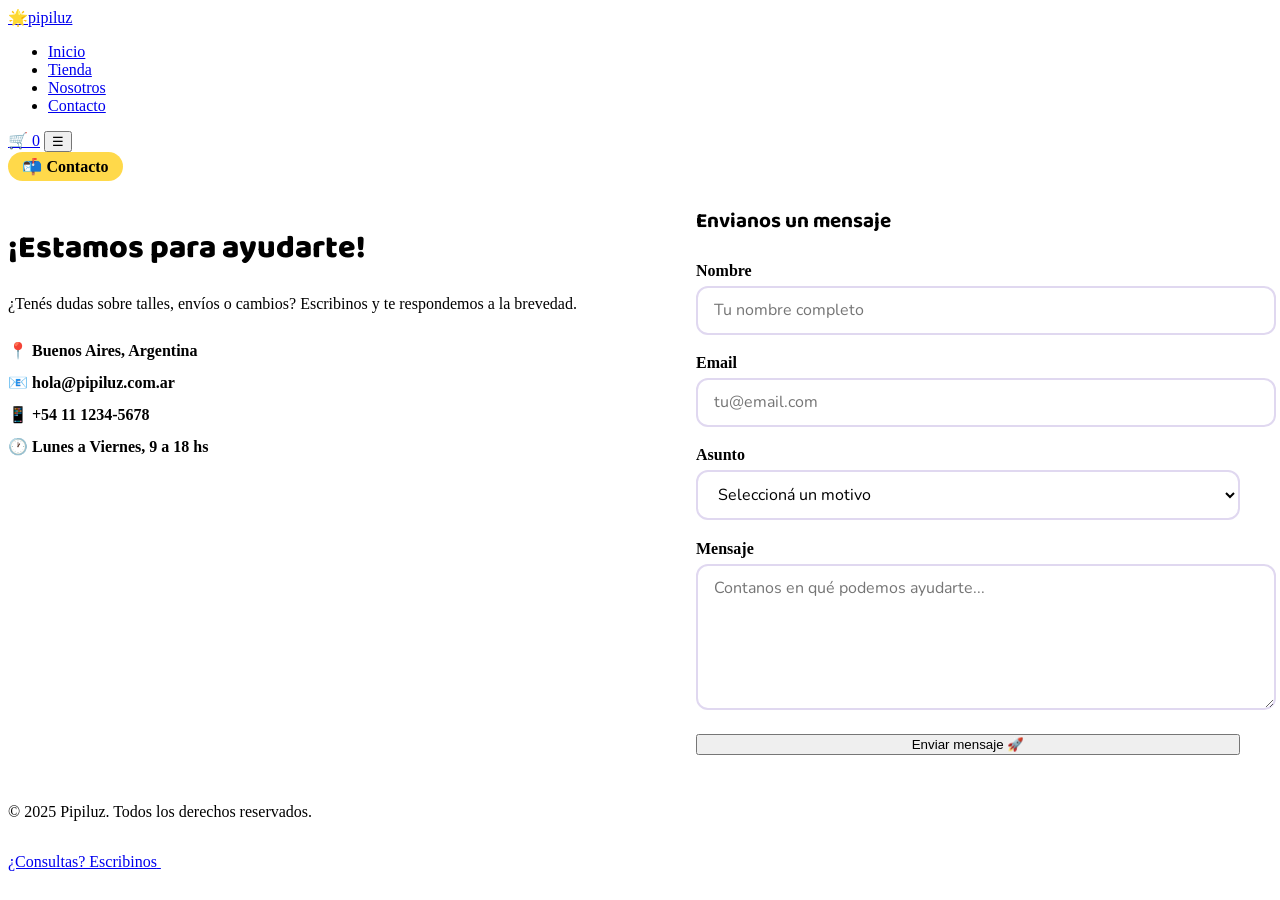
==== contacto.html @ 626ede52 "Add files via upload" ====
<!DOCTYPE html>
<html lang="es">
<head>
  <meta charset="UTF-8" />
  <meta name="viewport" content="width=device-width, initial-scale=1.0" />
  <title>Contacto – Pipiluz</title>
  <link rel="stylesheet" href="css/style.css" />
  <link rel="preconnect" href="https://fonts.googleapis.com" />
  <link href="https://fonts.googleapis.com/css2?family=Baloo+2:wght@400;600;800&family=Nunito:wght@400;600;700&display=swap" rel="stylesheet" />
  <style>
    .contact-wrap { display:grid; grid-template-columns:1fr 1fr; gap:3rem; align-items:start; }
    .contact-info h2 { font-family:'Baloo 2',cursive; font-size:2rem; font-weight:800; margin-bottom:1rem; }
    .contact-info p { color:var(--texto-soft); line-height:1.7; margin-bottom:1.5rem; }
    .contact-detail { display:flex; align-items:center; gap:.6rem; margin-bottom:.8rem; font-weight:600; }
    .form-group { margin-bottom:1.2rem; }
    .form-group label { display:block; font-weight:700; margin-bottom:.4rem; }
    .form-group input, .form-group textarea, .form-group select {
      width:100%; padding:.7rem 1rem; border:2px solid #E0D8F0; border-radius:12px;
      font-family:'Nunito',sans-serif; font-size:1rem; transition:border-color var(--trans);
      background:var(--blanco);
    }
    .form-group input:focus, .form-group textarea:focus, .form-group select:focus {
      outline:none; border-color:var(--naranja);
    }
    .form-group textarea { resize:vertical; min-height:120px; }
    @media(max-width:700px){ .contact-wrap{grid-template-columns:1fr;} }
  </style>
</head>
<body>
  <header class="header">
    <div class="header__inner container">
      <a href="index.html" class="logo"><span class="logo__icon">🌟</span><span class="logo__text">pipiluz</span></a>
      <nav class="nav" id="nav">
        <ul class="nav__list">
          <li><a href="index.html" class="nav__link">Inicio</a></li>
          <li><a href="tienda.html" class="nav__link">Tienda</a></li>
          <li><a href="nosotros.html" class="nav__link">Nosotros</a></li>
          <li><a href="contacto.html" class="nav__link active">Contacto</a></li>
        </ul>
      </nav>
      <div class="header__actions">
        <a href="carrito.html" class="btn-icon">🛒 <span class="cart-badge" id="cartBadge">0</span></a>
        <button class="hamburger" id="hamburger">☰</button>
      </div>
    </div>
  </header>

  <section class="section">
    <div class="container contact-wrap">
      <div class="contact-info">
        <span class="hero__tag" style="display:inline-block;background:#FFD94A;padding:.3rem .9rem;border-radius:50px;font-weight:700;margin-bottom:1rem;">📬 Contacto</span>
        <h2>¡Estamos para ayudarte!</h2>
        <p>¿Tenés dudas sobre talles, envíos o cambios? Escribinos y te respondemos a la brevedad.</p>
        <div class="contact-detail">📍 Buenos Aires, Argentina</div>
        <div class="contact-detail">📧 hola@pipiluz.com.ar</div>
        <div class="contact-detail">📱 +54 11 1234-5678</div>
        <div class="contact-detail">🕐 Lunes a Viernes, 9 a 18 hs</div>
      </div>

      <div class="contact-form-wrap" style="background:var(--blanco);padding:2rem;border-radius:var(--radio);box-shadow:var(--sombra);">
        <h3 style="font-family:'Baloo 2',cursive;font-size:1.3rem;margin-bottom:1.5rem;">Envianos un mensaje</h3>
        <div class="form-group">
          <label for="nombre">Nombre</label>
          <input type="text" id="nombre" placeholder="Tu nombre completo" />
        </div>
        <div class="form-group">
          <label for="email">Email</label>
          <input type="email" id="email" placeholder="tu@email.com" />
        </div>
        <div class="form-group">
          <label for="asunto">Asunto</label>
          <select id="asunto">
            <option value="">Seleccioná un motivo</option>
            <option>Consulta sobre un producto</option>
            <option>Cambio o devolución</option>
            <option>Seguimiento de pedido</option>
            <option>Otro</option>
          </select>
        </div>
        <div class="form-group">
          <label for="mensaje">Mensaje</label>
          <textarea id="mensaje" placeholder="Contanos en qué podemos ayudarte..."></textarea>
        </div>
        <button class="btn btn--primary" id="btnEnviarContacto" style="width:100%">Enviar mensaje 🚀</button>
      </div>
    </div>
  </section>

  <footer class="footer">
    <div class="footer__bottom"><p>© 2025 Pipiluz. Todos los derechos reservados.</p></div>
  </footer>

  <script src="js/main.js"></script>
  <!-- Botón flotante WhatsApp -->
  <a href="https://wa.me/5491165948438?text=Hola!%20Visit%C3%A9%20la%20tienda%20y%20me%20interesa%20realizar%20un%20pedido%20%F0%9F%9B%8D%EF%B8%8F"
     class="whatsapp-float"
     target="_blank"
     rel="noopener noreferrer"
     aria-label="Contactar por WhatsApp">
    <span class="whatsapp-tooltip">¿Consultas? Escribinos</span>
    <svg xmlns="http://www.w3.org/2000/svg" viewBox="0 0 24 24" width="30" height="30" fill="white">
      <path d="M17.472 14.382c-.297-.149-1.758-.867-2.03-.967-.273-.099-.471-.148-.67.15-.197.297-.767.966-.94 1.164-.173.199-.347.223-.644.075-.297-.15-1.255-.463-2.39-1.475-.883-.788-1.48-1.761-1.653-2.059-.173-.297-.018-.458.13-.606.134-.133.298-.347.446-.52.149-.174.198-.298.298-.497.099-.198.05-.371-.025-.52-.075-.149-.669-1.612-.916-2.207-.242-.579-.487-.5-.669-.51-.173-.008-.371-.01-.57-.01-.198 0-.52.074-.792.372-.272.297-1.04 1.016-1.04 2.479 0 1.462 1.065 2.875 1.213 3.074.149.198 2.096 3.2 5.077 4.487.709.306 1.262.489 1.694.625.712.227 1.36.195 1.871.118.571-.085 1.758-.719 2.006-1.413.248-.694.248-1.289.173-1.413-.074-.124-.272-.198-.57-.347z"/>
      <path d="M12 0C5.373 0 0 5.373 0 12c0 2.124.558 4.17 1.535 5.943L.057 23.526a.75.75 0 0 0 .917.917l5.584-1.478A11.944 11.944 0 0 0 12 24c6.627 0 12-5.373 12-12S18.627 0 12 0zm0 21.75a9.694 9.694 0 0 1-4.943-1.353l-.355-.211-3.664.968.983-3.595-.232-.371A9.699 9.699 0 0 1 2.25 12C2.25 6.615 6.615 2.25 12 2.25S21.75 6.615 21.75 12 17.385 21.75 12 21.75z"/>
    </svg>
  </a>
</body>
</html>
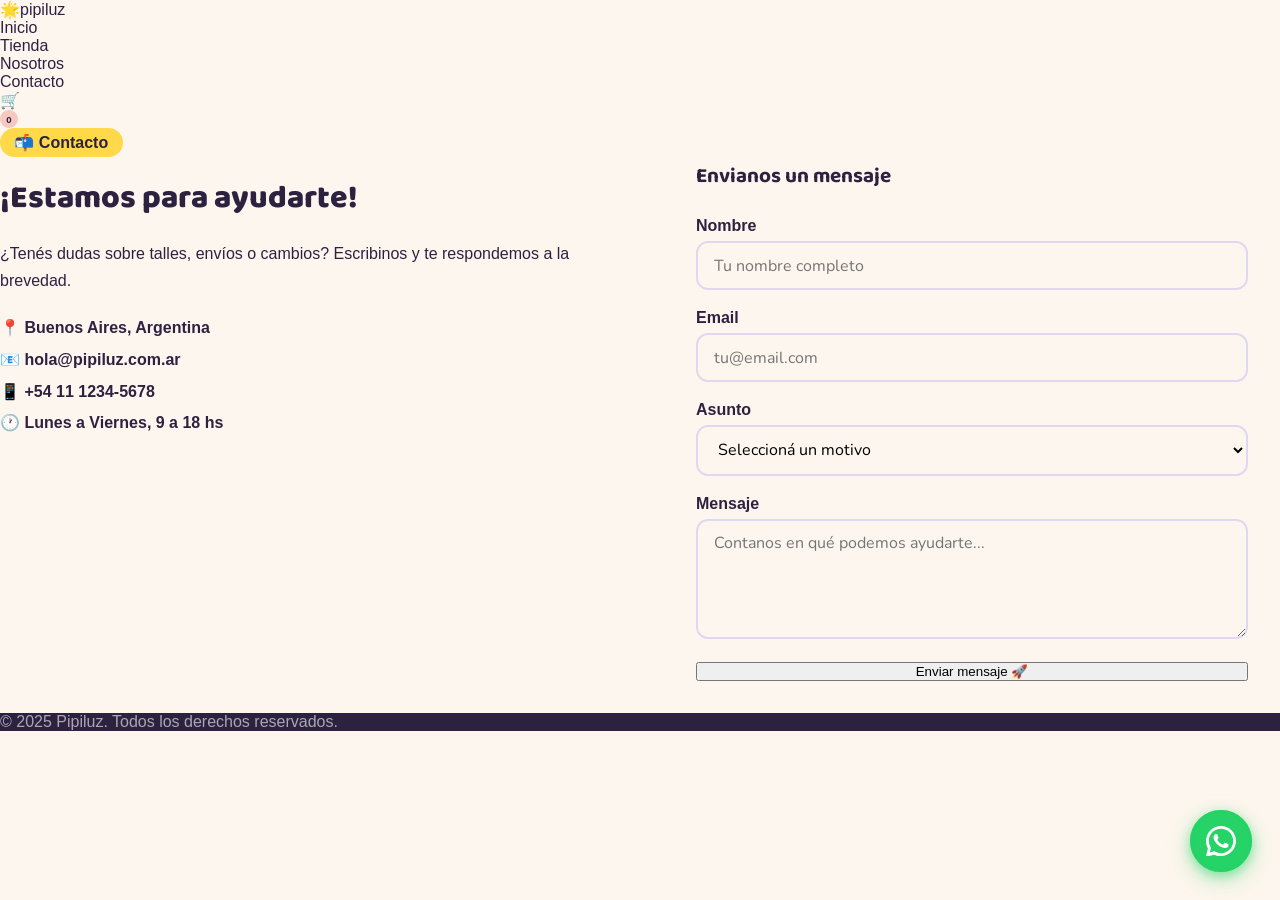
==== commit cfb3d244: "Add files via upload" ====
--- a/contacto.html
+++ b/contacto.html
@@ -4,7 +4,7 @@
   <meta charset="UTF-8" />
   <meta name="viewport" content="width=device-width, initial-scale=1.0" />
   <title>Contacto – Pipiluz</title>
-  <link rel="stylesheet" href="css/style.css" />
+  <link rel="stylesheet" href="css/styles.css" />
   <link rel="preconnect" href="https://fonts.googleapis.com" />
   <link href="https://fonts.googleapis.com/css2?family=Baloo+2:wght@400;600;800&family=Nunito:wght@400;600;700&display=swap" rel="stylesheet" />
   <style>
--- a/css/styles.css
+++ b/css/styles.css
@@ -0,0 +1,762 @@
+:root {
+  --cream:    #FDF6EE;
+  --blush:    #F5C8C0;
+  --mint:     #B8E0D2;
+  --sky:      #C2DCF0;
+  --lemon:    #F9EFA0;
+  --lilac:    #D8C8F0;
+  --peach:    #F9D5A7;
+  --texto:    #2C2240;
+  --soft:     #8A7F9A;
+  --radio:    20px;
+  --trans:    .3s ease;
+  --nav-w:    200px;
+}
+
+/* ===== RESET ===== */
+*, *::before, *::after { box-sizing: border-box; margin: 0; padding: 0; }
+html { scroll-behavior: smooth; height: 100%; }
+body {
+  font-family: 'DM Sans', sans-serif;
+  background: var(--cream);
+  color: var(--texto);
+  overflow-x: hidden;
+  min-height: 100vh;
+}
+a { text-decoration: none; color: inherit; }
+ul { list-style: none; }
+img { max-width: 100%; display: block; }
+
+/* ===== LAYOUT PRINCIPAL ===== */
+.layout {
+  display: grid;
+  grid-template-columns: var(--nav-w) 1fr;
+  grid-template-rows: 1fr auto;
+  min-height: 100vh;
+}
+
+/* ===== NAV LATERAL DERECHO ===== */
+.sidebar {
+  position: fixed;
+  right: 0;
+  top: 0;
+  bottom: 0;
+  width: var(--nav-w);
+  background: rgba(253,246,238,0.92);
+  backdrop-filter: blur(16px);
+  border-left: 1px solid rgba(44,34,64,.08);
+  display: flex;
+  flex-direction: column;
+  justify-content: space-between;
+  padding: 2.5rem 1.8rem;
+  z-index: 100;
+}
+
+.sidebar__nav ul {
+  display: flex;
+  flex-direction: column;
+  gap: .3rem;
+}
+
+.sidebar__nav a {
+  font-family: 'DM Sans', sans-serif;
+  font-size: .8rem;
+  font-weight: 500;
+  letter-spacing: .12em;
+  text-transform: uppercase;
+  color: var(--soft);
+  padding: .6rem 0;
+  display: block;
+  transition: color var(--trans), padding-left var(--trans);
+  border-bottom: 1px solid transparent;
+}
+.sidebar__nav a:hover,
+.sidebar__nav a.active {
+  color: var(--texto);
+  padding-left: .5rem;
+}
+.sidebar__nav a.active {
+  border-bottom-color: var(--blush);
+}
+
+.sidebar__cart {
+  margin-top: 2rem;
+  position: relative;
+  display: inline-flex;
+  align-items: center;
+  gap: .6rem;
+  font-size: .8rem;
+  font-weight: 500;
+  letter-spacing: .08em;
+  text-transform: uppercase;
+  color: var(--soft);
+  cursor: pointer;
+  transition: color var(--trans);
+}
+.sidebar__cart:hover { color: var(--texto); }
+.sidebar__cart svg { width: 22px; height: 22px; stroke: currentColor; fill: none; stroke-width: 1.5; }
+.cart-badge {
+  background: var(--blush);
+  color: var(--texto);
+  font-size: .6rem;
+  font-weight: 700;
+  width: 18px; height: 18px;
+  border-radius: 50%;
+  display: flex;
+  align-items: center;
+  justify-content: center;
+}
+
+.sidebar__socials {
+  display: flex;
+  flex-direction: column;
+  gap: .5rem;
+}
+.sidebar__socials a {
+  font-size: .72rem;
+  letter-spacing: .1em;
+  text-transform: uppercase;
+  color: var(--soft);
+  transition: color var(--trans);
+}
+.sidebar__socials a:hover { color: var(--texto); }
+
+/* ===== CONTENIDO PRINCIPAL ===== */
+
+.main {
+  margin-right: var(--nav-w); 
+}
+
+/* ===== HERO ===== */
+.hero {
+  position: relative;
+  height: 100vh;
+  display: flex;
+  align-items: center;
+  justify-content: center;
+  overflow: hidden;
+  margin-right: calc(-1 * var(--nav-w));
+  margin-bottom: -70px;
+  padding: 0 !important;
+}
+
+.hero__bg {
+  position: absolute;
+  inset: 0;
+  z-index: 0;
+  background-image: url('../img/pipiluz_hero_collage.webp');
+  background-size: contain;
+  background-position: center;
+  background-repeat: no-repeat;
+  background-color: #FDF6EE;
+  opacity: 0.5;
+}
+
+
+@keyframes gradientShift {
+  0%   { background-position: 0% 50%; }
+  50%  { background-position: 100% 50%; }
+  100% { background-position: 0% 50%; }
+}
+
+/* Formas decorativas hero */
+.hero__shapes {
+  position: absolute;
+  inset: 0;
+  pointer-events: none;
+  z-index: 1;
+}
+.shape {
+  position: absolute;
+  border-radius: 50%;
+  opacity: .25;
+  animation: float 6s ease-in-out infinite;
+}
+.shape--1 { width: 320px; height: 320px; background: var(--blush);  top: -80px;  left: -60px;  animation-delay: 0s; }
+.shape--2 { width: 200px; height: 200px; background: var(--mint);   bottom: 10%; right: 15%;   animation-delay: 2s; }
+.shape--3 { width: 150px; height: 150px; background: var(--lemon);  top: 20%;    left: 40%;    animation-delay: 4s; }
+@keyframes float {
+  0%, 100% { transform: translateY(0) scale(1); }
+  50%       { transform: translateY(-20px) scale(1.05); }
+}
+
+/* Logo top left */
+.hero__logo {
+  position: absolute;
+  top: 2rem;
+  left: 2rem;
+  z-index: 10;
+  font-family: 'Playfair Display', serif;
+  font-size: 1.5rem;
+  font-weight: 700;
+  line-height: 1;
+  text-decoration: none;
+}
+
+.logo__pipi {
+color: var(--texto);
+}
+
+.logo__luz {
+  font-style: italic;
+  color: var(--blush);
+  -webkit-text-stroke: .5px var(--texto);
+}
+
+/* Contenido central */
+.hero__center {
+  position: relative;
+  z-index: 5;
+  text-align: center;
+  padding: 2rem;
+}
+
+.hero__pretitle {
+  font-size: 1rem;
+  letter-spacing: .3em;
+  text-transform: uppercase;
+  color: var(--soft);
+  margin-bottom: 1.2rem;
+  animation: fadeUp .6s ease .2s both;
+   font-weight: 600;
+   text-shadow: 0 1px 8px rgba(253,246,238,.9);
+  }
+
+.hero__title {
+  font-family: 'Playfair Display', serif;
+  font-size: clamp(5rem, 14vw, 11rem);
+  font-weight: 700;
+  line-height: .9;
+  color: var(--texto);
+  letter-spacing: -.02em;
+  animation: fadeUp .8s ease .3s both;
+}
+.hero__title em {
+  font-style: italic;
+  color: var(--blush);
+  -webkit-text-stroke: 1px var(--texto);
+}
+
+.hero__slogan {
+  font-size: clamp(1.1rem, 2.5vw, 1.4rem);
+  color: var(--soft);
+  font-weight: 500;
+  margin-top: 1.5rem;
+  letter-spacing: .04em;
+  animation: fadeUp .8s ease .5s both;
+  text-shadow: 0 1px 8px rgba(253,246,238,.9);
+}
+
+.hero__cta {
+  display: inline-flex;
+  align-items: center;
+  gap: .6rem;
+  margin-top: 2.5rem;
+  padding: .85rem 2rem;
+  background: var(--texto);
+  color: var(--cream);
+  border-radius: 50px;
+  font-size: .85rem;
+  font-weight: 500;
+  letter-spacing: .08em;
+  text-transform: uppercase;
+  transition: transform var(--trans), box-shadow var(--trans);
+  animation: fadeUp .8s ease .7s both;
+}
+.hero__cta:hover {
+  transform: translateY(-3px);
+  box-shadow: 0 12px 32px rgba(44,34,64,.2);
+}
+.hero__cta svg { width: 16px; height: 16px; stroke: currentColor; fill: none; transition: transform var(--trans); }
+.hero__cta:hover svg { transform: translateX(4px); }
+
+
+/* ===== CATEGORÍAS ===== */
+.categorias {
+  padding: 2rem 3rem 6rem;
+  margin-right: calc(-1 * var(--nav-w));
+  width: calc(100% + var(--nav-w));
+}
+.categorias__header {
+  display: flex;
+  justify-content: space-between;
+  align-items: baseline;
+  margin-bottom: 1rem;
+}
+.section__eyebrow {
+  font-size: .72rem;
+  letter-spacing: .25em;
+  text-transform: uppercase;
+  color: var(--soft);
+  margin-bottom: .5rem;
+}
+.section__title {
+  font-family: 'Playfair Display', serif;
+  font-size: clamp(1.8rem, 3.5vw, 2.8rem);
+  font-weight: 700;
+  line-height: 1.1;
+}
+.section__title em { font-style: italic; color: var(--blush); }
+
+.categorias__grid {
+  display: grid;
+  grid-template-columns: repeat(4, 1fr);
+  gap: 1.2rem;
+}
+
+.cat {
+  position: relative;
+  border-radius: var(--radio);
+  overflow: hidden;
+  aspect-ratio: 3/4;
+  display: block;
+  cursor: pointer;
+}
+.cat__img {
+  width: 100%;
+  height: 100%;
+  background-size: cover;
+  background-position: center;
+  transition: transform .6s ease;
+}
+/* Paleta pastel por defecto si no hay imagen */
+.cat--buzos    .cat__img { background-color: var(--lilac); }
+.cat--conjuntos .cat__img { background-color: var(--mint); }
+.cat--remeras  .cat__img { background-color: var(--blush); }
+.cat--bodys .cat__img { background-color: var(--peach); }
+
+/* Icono placeholder dentro de cat sin imagen */
+.cat__placeholder {
+  position: absolute;
+  inset: 0;
+  display: flex;
+  align-items: center;
+  justify-content: center;
+  font-size: 5rem;
+  opacity: .3;
+  transition: opacity var(--trans);
+}
+.cat:hover .cat__placeholder { opacity: .15; }
+
+.cat:hover .cat__img { transform: scale(1.06); }
+.cat__overlay {
+  position: absolute;
+  inset: 0;
+  background: linear-gradient(to top, rgba(44,34,64,.7) 35%, transparent 100%);
+  transition: opacity var(--trans);
+}
+.cat__info {
+  position: absolute;
+  bottom: 0; left: 0; right: 0;
+  padding: 1.8rem 1.5rem;
+}
+.cat__tag {
+  font-size: .68rem;
+  letter-spacing: .18em;
+  text-transform: uppercase;
+  color: rgba(255,255,255,.6);
+  margin-bottom: .4rem;
+}
+.cat__nombre {
+  font-family: 'Playfair Display', serif;
+  font-size: 1.8rem;
+  font-weight: 700;
+  color: #fff;
+  margin-bottom: 1rem;
+}
+.cat__btn {
+  display: inline-flex;
+  align-items: center;
+  gap: .4rem;
+  background: rgba(255,255,255,.15);
+  backdrop-filter: blur(8px);
+  border: 1px solid rgba(255,255,255,.3);
+  color: #fff;
+  font-size: .75rem;
+  font-weight: 500;
+  letter-spacing: .1em;
+  text-transform: uppercase;
+  padding: .55rem 1.2rem;
+  border-radius: 50px;
+  transition: background var(--trans), border-color var(--trans);
+}
+.cat:hover .cat__btn {
+  background: rgba(255,255,255,.28);
+  border-color: rgba(255,255,255,.5);
+}
+
+/* ===== GALERÍA PRODUCTOS ===== */
+.galeria {
+  padding: 4rem 3rem 6rem;
+  background: rgba(44,34,64,.03);
+}
+
+.galeria__grid {
+  display: grid;
+  grid-template-columns: repeat(auto-fill, minmax(240px, 1fr));
+  gap: 1.5rem;
+}
+.galeria__item {
+  background: var(--cream);
+  border-radius: var(--radio);
+  overflow: hidden;
+  border: 1px solid rgba(44,34,64,.07);
+  transition: transform var(--trans), box-shadow var(--trans);
+}
+.galeria__item:hover {
+  transform: translateY(-5px);
+  box-shadow: 0 20px 50px rgba(44,34,64,.1);
+}
+.galeria__img-wrap {
+  aspect-ratio: 3/4;
+  overflow: hidden;
+  background: var(--blush);
+  display: flex;
+  align-items: center;
+  justify-content: center;
+  position: relative;
+}
+.galeria__img-wrap img {
+  width: 100%;
+  height: 100%;
+  object-fit: cover;
+  transition: transform .6s ease;
+}
+.galeria__item:hover .galeria__img-wrap img { transform: scale(1.05); }
+.galeria__img-placeholder { font-size: 4rem; opacity: .3; }
+.galeria__info { padding: 1.2rem 1.4rem; }
+.galeria__cat {
+  font-size: .68rem;
+  letter-spacing: .15em;
+  text-transform: uppercase;
+  color: var(--soft);
+  margin-bottom: .3rem;
+}
+.galeria__nombre {
+  font-family: 'Playfair Display', serif;
+  font-size: 1.05rem;
+  font-weight: 700;
+  margin-bottom: .4rem;
+}
+.galeria__desc {
+  font-size: .82rem;
+  color: var(--soft);
+  line-height: 1.5;
+  margin-bottom: 1rem;
+}
+.galeria__footer {
+  display: flex;
+  align-items: center;
+  justify-content: space-between;
+}
+.galeria__precio {
+  font-family: 'Playfair Display', serif;
+  font-size: 1.15rem;
+  font-weight: 700;
+}
+.btn-carrito {
+  background: var(--texto);
+  color: var(--cream);
+  border: none;
+  border-radius: 50px;
+  padding: .5rem 1.1rem;
+  font-family: 'DM Sans', sans-serif;
+  font-size: .75rem;
+  font-weight: 500;
+  letter-spacing: .06em;
+  cursor: pointer;
+  transition: background var(--trans), transform var(--trans);
+}
+.btn-carrito:hover { background: var(--blush); color: var(--texto); transform: scale(1.03); }
+
+.galeria__badge {
+  position: absolute;
+  top: 12px;
+  left: 12px;
+  background: var(--texto);
+  color: var(--cream);
+  font-size: .72rem;
+  font-weight: 600;
+  padding: .3rem .8rem;
+  border-radius: 50px;
+  letter-spacing: .06em;
+  z-index: 2;
+}
+
+.galeria__precio--original {
+  font-size: .9rem;
+  color: var(--soft);
+  text-decoration: line-through;
+  margin-right: .4rem;
+}
+
+/* ===== PROMO BANNER ===== */
+.promo {
+  margin: 0 3rem 6rem;
+  background: var(--texto);
+  color: var(--cream);
+  border-radius: 28px;
+  padding: 4rem 4rem;
+  display: flex;
+  align-items: center;
+  justify-content: space-between;
+  gap: 2rem;
+  overflow: hidden;
+  position: relative;
+}
+.promo::before {
+  content: '';
+  position: absolute;
+  width: 400px; height: 400px;
+  border-radius: 50%;
+  background: var(--blush);
+  opacity: .08;
+  right: -100px; top: -150px;
+}
+.promo__eyebrow {
+  font-size: .7rem;
+  letter-spacing: .25em;
+  text-transform: uppercase;
+  color: var(--blush);
+  margin-bottom: .6rem;
+}
+.promo__title {
+  font-family: 'Playfair Display', serif;
+  font-size: clamp(1.4rem, 2.5vw, 2rem);
+  font-weight: 700;
+  margin-bottom: .5rem;
+}
+.promo__desc { font-size: .9rem; opacity: .65; margin-bottom: 1.5rem; }
+.promo__btn {
+  display: inline-flex;
+  align-items: center;
+  gap: .5rem;
+  background: var(--blush);
+  color: var(--texto);
+  padding: .8rem 1.8rem;
+  border-radius: 50px;
+  font-size: .82rem;
+  font-weight: 500;
+  letter-spacing: .08em;
+  text-transform: uppercase;
+  transition: transform var(--trans);
+}
+.promo__btn:hover { transform: translateY(-2px); }
+.promo__deco {
+  font-size: 5rem;
+  opacity: .15;
+  flex-shrink: 0;
+}
+
+/* ===== FOOTER ===== */
+.footer {
+  width: calc(100% + var(--nav-w));
+  margin-right: calc(-1 * var(--nav-w));
+  background: var(--texto);
+  color: rgba(255,255,255,.6);
+}
+.footer__inner {
+  display: grid;
+  grid-template-columns: 2fr 1fr 1fr;
+  gap: 3rem;
+  padding: 4rem 3rem 3rem;
+}
+.footer__brand p {
+  font-size: .88rem;
+  line-height: 1.7;
+  margin-top: 1rem;
+  max-width: 28ch;
+}
+
+.footer__logo-text {
+  font-family: 'Playfair Display', serif;
+  font-size: 1.5rem;
+  font-weight: 700;
+  line-height: 1;
+  text-decoration: none;
+}
+
+.footer__logo-text .logo__pipi {
+  color: var(--blush);
+}
+
+.footer__logo-text .logo__luz {
+  font-style: italic;
+  color: var(--blush);
+  -webkit-text-stroke: .5px var(--texto);
+}
+
+.footer__copy {
+  border-top: 1px solid rgba(255,255,255,.08);
+  padding: 1.5rem 3rem;
+  display: flex;
+  align-items: center;
+  justify-content: center;
+  font-size: .78rem;
+  letter-spacing: .08em;
+}
+
+.footer__col h4 {
+  font-size: .72rem;
+  letter-spacing: .2em;
+  text-transform: uppercase;
+  color: rgba(255,255,255,.35);
+  margin-bottom: 1.2rem;
+}
+.footer__col ul { display: flex; flex-direction: column; gap: .6rem; }
+.footer__col a {
+  font-size: .88rem;
+  transition: color var(--trans);
+}
+.footer__col a:hover { color: var(--blush); }
+
+/* Socials en sidebar inferior */
+.sidebar__bottom { display: flex; flex-direction: column; gap: 1rem; }
+.sidebar__copy {
+  font-size: .62rem;
+  color: var(--soft);
+  opacity: .6;
+  letter-spacing: .06em;
+  line-height: 1.5;
+}
+.hamburger {
+  position: fixed;
+  top: 1.5rem;
+  right: 1.5rem;
+  z-index: 200;
+  display: none;
+  background: var(--cream);
+  border: 1px solid rgba(44,34,64,.15);
+  border-radius: 8px;
+  padding: .4rem .6rem;
+}
+
+@media (max-width: 900px) {
+  .hamburger { display: block; }
+}
+
+/* ===== ANIMACIONES ===== */
+@keyframes fadeUp {
+  from { opacity: 0; transform: translateY(28px); }
+  to   { opacity: 1; transform: translateY(0); }
+}
+@keyframes fadeIn {
+  from { opacity: 0; }
+  to   { opacity: 1; }
+}
+
+/* ===== RESPONSIVE ===== */
+@media (max-width: 900px) {
+  :root { --nav-w: 0px; }
+  .sidebar {
+    display: none;
+  }
+  .main { margin-right: 0; }
+  .footer { margin-right: 0; }
+  .categorias__grid { grid-template-columns: 1fr 1fr; }
+  .promo { flex-direction: column; margin: 0 1.5rem 4rem; padding: 2.5rem 2rem; }
+  .categorias { padding: 4rem 1.5rem; }
+  .galeria { padding: 3rem 1.5rem 4rem; }
+}
+
+@media (max-width: 600px) {
+  .categorias__grid { grid-template-columns: 1fr 1fr; }
+  .footer__inner { grid-template-columns: 1fr; padding: 3rem 1.5rem; }
+}
+/* ===========================
+   BOTÓN FLOTANTE DE WHATSAPP
+   =========================== */
+.whatsapp-float {
+    position: fixed;
+    bottom: 28px;
+    right: 28px;
+    z-index: 9999;
+    display: flex;
+    align-items: center;
+    justify-content: center;
+    width: 62px;
+    height: 62px;
+    border-radius: 50%;
+    background-color: #25D366;
+    color: #fff;
+    text-decoration: none;
+    font-size: 2rem;
+    box-shadow:
+        0 4px 12px rgba(37, 211, 102, 0.5),
+        0 8px 24px rgba(37, 211, 102, 0.25);
+    transition:
+        transform 0.25s cubic-bezier(0.34, 1.56, 0.64, 1),
+        box-shadow 0.25s ease,
+        background-color 0.2s ease;
+    animation: whatsapp-bounce-in 0.6s cubic-bezier(0.34, 1.56, 0.64, 1) both;
+}
+.whatsapp-float:hover {
+    background-color: #1ebe5d;
+    transform: scale(1.12) translateY(-3px);
+    box-shadow:
+        0 8px 20px rgba(37, 211, 102, 0.6),
+        0 14px 36px rgba(37, 211, 102, 0.3);
+}
+.whatsapp-float:active {
+    transform: scale(0.96);
+}
+.whatsapp-tooltip {
+    position: absolute;
+    right: 72px;
+    top: 50%;
+    transform: translateY(-50%);
+    background-color: #111;
+    color: #fff;
+    font-family: "Nunito", sans-serif;
+    font-size: 0.8rem;
+    font-weight: 500;
+    white-space: nowrap;
+    padding: 6px 12px;
+    border-radius: 8px;
+    opacity: 0;
+    pointer-events: none;
+    transition: opacity 0.2s ease, transform 0.2s ease;
+    transform: translateY(-50%) translateX(6px);
+}
+.whatsapp-tooltip::after {
+    content: '';
+    position: absolute;
+    left: 100%;
+    top: 50%;
+    transform: translateY(-50%);
+    border: 6px solid transparent;
+    border-left-color: #111;
+}
+.whatsapp-float:hover .whatsapp-tooltip {
+    opacity: 1;
+    transform: translateY(-50%) translateX(0);
+}
+.whatsapp-float::after {
+    content: '';
+    position: absolute;
+    inset: 0;
+    border-radius: 50%;
+    border: 3px solid rgba(37, 211, 102, 0.6);
+    animation: whatsapp-pulse 2.2s ease-out infinite;
+}
+@keyframes whatsapp-pulse {
+    0%   { transform: scale(1);    opacity: 0.8; }
+    70%  { transform: scale(1.55); opacity: 0; }
+    100% { transform: scale(1.55); opacity: 0; }
+}
+@keyframes whatsapp-bounce-in {
+    0%   { opacity: 0; transform: scale(0.4); }
+    100% { opacity: 1; transform: scale(1); }
+}
+@media (max-width: 768px) {
+    .whatsapp-float {
+        width: 54px;
+        height: 54px;
+        font-size: 1.7rem;
+        bottom: 20px;
+        right: 20px;
+    }
+    .whatsapp-tooltip {
+        display: none;
+    }
+}
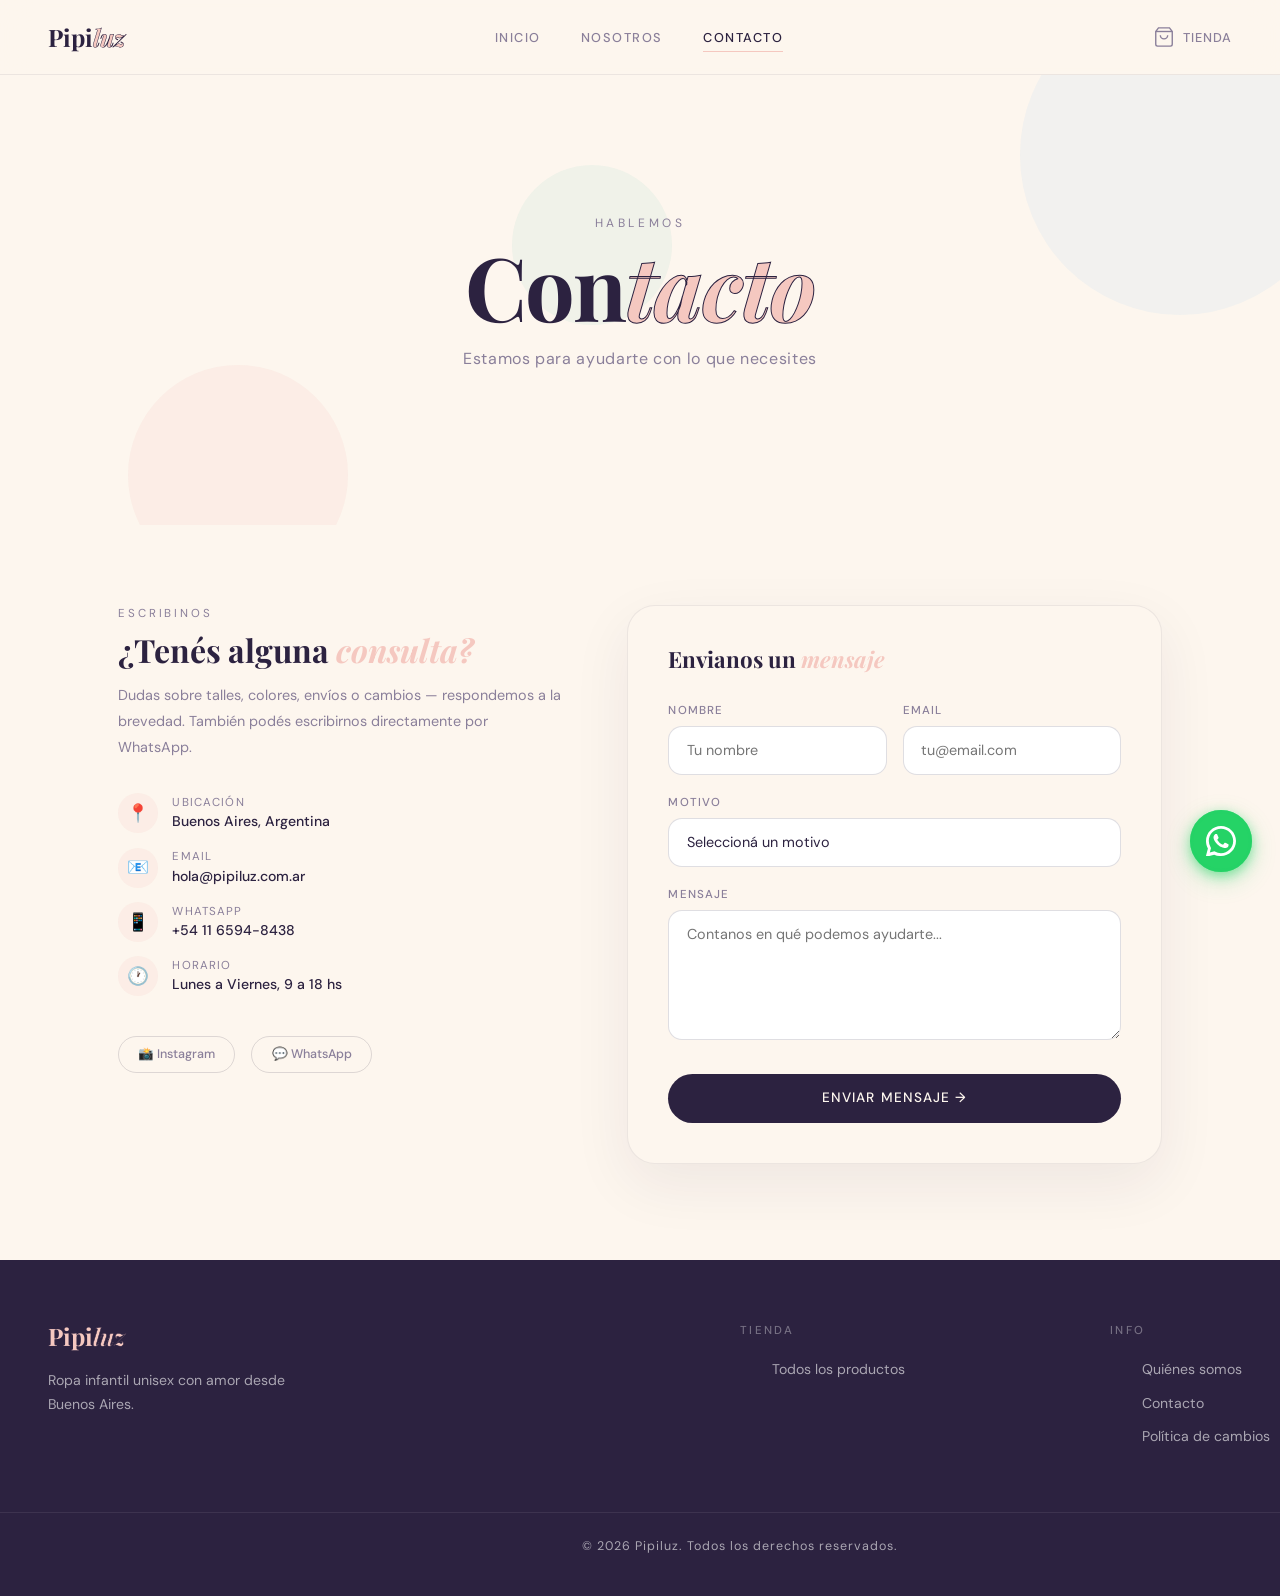
==== commit 4bad3eeb: "Add files via upload" ====
--- a/contacto.html
+++ b/contacto.html
@@ -4,104 +4,485 @@
   <meta charset="UTF-8" />
   <meta name="viewport" content="width=device-width, initial-scale=1.0" />
   <title>Contacto – Pipiluz</title>
+  <link rel="preconnect" href="https://fonts.googleapis.com" />
+  <link rel="preconnect" href="https://fonts.gstatic.com" crossorigin />
+  <link href="https://fonts.googleapis.com/css2?family=Playfair+Display:ital,wght@0,400;0,700;1,400&family=DM+Sans:wght@300;400;500&display=swap" rel="stylesheet" />
+  <link href="https://cdn.jsdelivr.net/npm/bootstrap@5.3.3/dist/css/bootstrap.min.css" rel="stylesheet">
   <link rel="stylesheet" href="css/styles.css" />
-  <link rel="preconnect" href="https://fonts.googleapis.com" />
-  <link href="https://fonts.googleapis.com/css2?family=Baloo+2:wght@400;600;800&family=Nunito:wght@400;600;700&display=swap" rel="stylesheet" />
   <style>
-    .contact-wrap { display:grid; grid-template-columns:1fr 1fr; gap:3rem; align-items:start; }
-    .contact-info h2 { font-family:'Baloo 2',cursive; font-size:2rem; font-weight:800; margin-bottom:1rem; }
-    .contact-info p { color:var(--texto-soft); line-height:1.7; margin-bottom:1.5rem; }
-    .contact-detail { display:flex; align-items:center; gap:.6rem; margin-bottom:.8rem; font-weight:600; }
-    .form-group { margin-bottom:1.2rem; }
-    .form-group label { display:block; font-weight:700; margin-bottom:.4rem; }
-    .form-group input, .form-group textarea, .form-group select {
-      width:100%; padding:.7rem 1rem; border:2px solid #E0D8F0; border-radius:12px;
-      font-family:'Nunito',sans-serif; font-size:1rem; transition:border-color var(--trans);
-      background:var(--blanco);
-    }
-    .form-group input:focus, .form-group textarea:focus, .form-group select:focus {
-      outline:none; border-color:var(--naranja);
-    }
-    .form-group textarea { resize:vertical; min-height:120px; }
-    @media(max-width:700px){ .contact-wrap{grid-template-columns:1fr;} }
+    body { padding-right: 0 !important; }
+
+    /* ===== NAVBAR ===== */
+    .con-nav {
+      display: flex;
+      align-items: center;
+      justify-content: space-between;
+      padding: 1.2rem 3rem;
+      background: rgba(253,246,238,0.95);
+      backdrop-filter: blur(16px);
+      border-bottom: 1px solid rgba(44,34,64,.08);
+      position: sticky;
+      top: 0;
+      z-index: 100;
+    }
+    .con-nav__logo {
+      font-family: 'Playfair Display', serif;
+      font-size: 1.5rem;
+      font-weight: 700;
+      text-decoration: none;
+    }
+    .con-nav__links {
+      display: flex;
+      gap: 2.5rem;
+      list-style: none;
+      margin: 0; padding: 0;
+    }
+    .con-nav__links a {
+      font-family: 'DM Sans', sans-serif;
+      font-size: .8rem;
+      font-weight: 500;
+      letter-spacing: .12em;
+      text-transform: uppercase;
+      color: var(--soft);
+      text-decoration: none;
+      transition: color var(--trans);
+      padding-bottom: .3rem;
+      border-bottom: 1px solid transparent;
+    }
+    .con-nav__links a:hover,
+    .con-nav__links a.active {
+      color: var(--texto);
+      border-bottom-color: var(--blush);
+    }
+    .con-nav__tienda {
+      display: flex;
+      align-items: center;
+      gap: .5rem;
+      font-size: .8rem;
+      font-weight: 500;
+      letter-spacing: .08em;
+      text-transform: uppercase;
+      color: var(--soft);
+      text-decoration: none;
+      transition: color var(--trans);
+    }
+    .con-nav__tienda:hover { color: var(--texto); }
+    .con-nav__tienda svg { width: 22px; height: 22px; stroke: currentColor; fill: none; stroke-width: 1.5; }
+
+    /* ===== HERO ===== */
+    .con-hero {
+      position: relative;
+      height: 50vh;
+      min-height: 340px;
+      display: flex;
+      align-items: center;
+      justify-content: center;
+      overflow: hidden;
+      background: var(--cream);
+    }
+    .con-hero__shapes { position: absolute; inset: 0; pointer-events: none; }
+    .con-shape {
+      position: absolute;
+      border-radius: 50%;
+      opacity: .2;
+      animation: floatCon 6s ease-in-out infinite;
+    }
+    .con-shape--1 { width: 320px; height: 320px; background: var(--sky); top: -80px; right: -60px; animation-delay: 0s; }
+    .con-shape--2 { width: 220px; height: 220px; background: var(--blush); bottom: -60px; left: 10%; animation-delay: 2s; }
+    .con-shape--3 { width: 160px; height: 160px; background: var(--mint); top: 20%; left: 40%; animation-delay: 4s; }
+    @keyframes floatCon {
+      0%, 100% { transform: translateY(0) scale(1); }
+      50% { transform: translateY(-14px) scale(1.04); }
+    }
+    .con-hero__content {
+      position: relative;
+      z-index: 5;
+      text-align: center;
+      padding: 2rem;
+      animation: fadeUpCon .8s ease both;
+    }
+    .con-hero__eyebrow {
+      font-size: .75rem;
+      letter-spacing: .3em;
+      text-transform: uppercase;
+      color: var(--soft);
+      margin-bottom: .8rem;
+    }
+    .con-hero__title {
+      font-family: 'Playfair Display', serif;
+      font-size: clamp(3rem, 8vw, 5.5rem);
+      font-weight: 700;
+      line-height: .95;
+      color: var(--texto);
+      letter-spacing: -.02em;
+    }
+    .con-hero__title em {
+      font-style: italic;
+      color: var(--blush);
+      -webkit-text-stroke: 1px var(--texto);
+    }
+    .con-hero__sub {
+      font-size: 1rem;
+      color: var(--soft);
+      margin-top: 1.2rem;
+      letter-spacing: .04em;
+    }
+    @keyframes fadeUpCon {
+      from { opacity: 0; transform: translateY(24px); }
+      to { opacity: 1; transform: translateY(0); }
+    }
+
+    /* ===== SECCIÓN CONTACTO ===== */
+    .con-section {
+      padding: 5rem 3rem 6rem;
+      display: grid;
+      grid-template-columns: 1fr 1.2fr;
+      gap: 4rem;
+      align-items: start;
+      max-width: 1140px;
+      margin: 0 auto;
+    }
+
+    /* Info lateral */
+    .con-info__eyebrow {
+      font-size: .72rem;
+      letter-spacing: .25em;
+      text-transform: uppercase;
+      color: var(--soft);
+      margin-bottom: .6rem;
+    }
+    .con-info__titulo {
+      font-family: 'Playfair Display', serif;
+      font-size: clamp(1.8rem, 2.5vw, 2.4rem);
+      font-weight: 700;
+      line-height: 1.1;
+      margin-bottom: 1rem;
+    }
+    .con-info__titulo em { font-style: italic; color: var(--blush); }
+    .con-info__desc {
+      font-size: .9rem;
+      color: var(--soft);
+      line-height: 1.8;
+      margin-bottom: 2rem;
+    }
+    .con-datos { display: flex; flex-direction: column; gap: .9rem; margin-bottom: 2.5rem; }
+    .con-dato {
+      display: flex;
+      align-items: center;
+      gap: .9rem;
+      font-size: .88rem;
+      color: var(--texto);
+    }
+    .con-dato__icono {
+      width: 40px; height: 40px;
+      border-radius: 50%;
+      background: var(--blush);
+      opacity: .3;
+      display: flex;
+      align-items: center;
+      justify-content: center;
+      font-size: 1.1rem;
+      flex-shrink: 0;
+    }
+    .con-dato__icono { opacity: 1; background: rgba(245,200,192,.2); }
+    .con-dato__texto { font-weight: 500; }
+    .con-dato__label { font-size: .72rem; letter-spacing: .1em; text-transform: uppercase; color: var(--soft); }
+
+    .con-socials { display: flex; gap: 1rem; }
+    .con-social {
+      display: flex;
+      align-items: center;
+      gap: .5rem;
+      padding: .5rem 1.2rem;
+      border-radius: 50px;
+      border: 1px solid rgba(44,34,64,.15);
+      font-size: .78rem;
+      font-weight: 500;
+      color: var(--soft);
+      text-decoration: none;
+      transition: all var(--trans);
+    }
+    .con-social:hover { background: var(--texto); color: var(--cream); border-color: var(--texto); }
+
+    /* Formulario */
+    .con-form {
+      background: var(--cream);
+      border-radius: 28px;
+      padding: 2.5rem;
+      border: 1px solid rgba(44,34,64,.08);
+      box-shadow: 0 20px 60px rgba(44,34,64,.07);
+    }
+    .con-form__titulo {
+      font-family: 'Playfair Display', serif;
+      font-size: 1.4rem;
+      font-weight: 700;
+      margin-bottom: 1.8rem;
+    }
+    .con-form__titulo em { font-style: italic; color: var(--blush); }
+    .con-form__group { margin-bottom: 1.2rem; }
+    .con-form__label {
+      display: block;
+      font-size: .72rem;
+      letter-spacing: .1em;
+      text-transform: uppercase;
+      color: var(--soft);
+      margin-bottom: .4rem;
+      font-weight: 500;
+    }
+    .con-form__input,
+    .con-form__select,
+    .con-form__textarea {
+      width: 100%;
+      padding: .8rem 1.1rem;
+      border: 1.5px solid rgba(44,34,64,.15);
+      border-radius: 14px;
+      font-family: 'DM Sans', sans-serif;
+      font-size: .9rem;
+      color: var(--texto);
+      background: #fff;
+      transition: border-color var(--trans), box-shadow var(--trans);
+      outline: none;
+      appearance: none;
+    }
+    .con-form__input:focus,
+    .con-form__select:focus,
+    .con-form__textarea:focus {
+      border-color: var(--blush);
+      box-shadow: 0 0 0 3px rgba(245,200,192,.2);
+    }
+    .con-form__textarea { resize: vertical; min-height: 130px; }
+    .con-form__row { display: grid; grid-template-columns: 1fr 1fr; gap: 1rem; }
+    .con-form__btn {
+      width: 100%;
+      padding: .9rem;
+      border-radius: 50px;
+      background: var(--texto);
+      color: var(--cream);
+      font-family: 'DM Sans', sans-serif;
+      font-size: .85rem;
+      font-weight: 500;
+      letter-spacing: .08em;
+      text-transform: uppercase;
+      border: none;
+      cursor: pointer;
+      transition: background var(--trans), transform var(--trans);
+      margin-top: .5rem;
+    }
+    .con-form__btn:hover { background: var(--blush); color: var(--texto); transform: translateY(-2px); }
+
+    /* Toast */
+    .toast-pip {
+      position: fixed;
+      bottom: 2rem;
+      left: 50%;
+      transform: translateX(-50%) translateY(100px);
+      background: var(--texto);
+      color: var(--cream);
+      padding: .7rem 1.5rem;
+      border-radius: 50px;
+      font-size: .85rem;
+      font-weight: 500;
+      box-shadow: 0 8px 24px rgba(0,0,0,.2);
+      transition: transform .3s ease, opacity .3s ease;
+      opacity: 0;
+      z-index: 9998;
+      white-space: nowrap;
+    }
+    .toast-pip.show { transform: translateX(-50%) translateY(0); opacity: 1; }
+
+    @media (max-width: 900px) {
+      .con-nav { padding: 1rem 1.5rem; }
+      .con-nav__links { display: none; }
+      .con-section { grid-template-columns: 1fr; padding: 3rem 1.5rem 4rem; gap: 2.5rem; }
+      .con-form__row { grid-template-columns: 1fr; }
+      .con-form { padding: 1.8rem; }
+    }
   </style>
 </head>
 <body>
-  <header class="header">
-    <div class="header__inner container">
-      <a href="index.html" class="logo"><span class="logo__icon">🌟</span><span class="logo__text">pipiluz</span></a>
-      <nav class="nav" id="nav">
-        <ul class="nav__list">
-          <li><a href="index.html" class="nav__link">Inicio</a></li>
-          <li><a href="tienda.html" class="nav__link">Tienda</a></li>
-          <li><a href="nosotros.html" class="nav__link">Nosotros</a></li>
-          <li><a href="contacto.html" class="nav__link active">Contacto</a></li>
+
+  <!-- NAVBAR -->
+  <nav class="con-nav">
+    <a href="index.html" class="con-nav__logo">
+      <span class="logo__pipi">Pipi</span><em class="logo__luz">luz</em>
+    </a>
+    <ul class="con-nav__links">
+      <li><a href="index.html">Inicio</a></li>
+      <li><a href="nosotros.html">Nosotros</a></li>
+      <li><a href="contacto.html" class="active">Contacto</a></li>
+    </ul>
+    <a href="index.html#productos" class="con-nav__tienda">
+      <svg viewBox="0 0 24 24">
+        <path d="M6 2L3 6v14a2 2 0 002 2h14a2 2 0 002-2V6l-3-4z"/>
+        <line x1="3" y1="6" x2="21" y2="6"/>
+        <path d="M16 10a4 4 0 01-8 0"/>
+      </svg>
+      Tienda
+    </a>
+  </nav>
+
+  <!-- HERO -->
+  <section class="con-hero">
+    <div class="con-hero__shapes">
+      <div class="con-shape con-shape--1"></div>
+      <div class="con-shape con-shape--2"></div>
+      <div class="con-shape con-shape--3"></div>
+    </div>
+    <div class="con-hero__content">
+      <p class="con-hero__eyebrow">Hablemos</p>
+      <h1 class="con-hero__title">Con<em>tacto</em></h1>
+      <p class="con-hero__sub">Estamos para ayudarte con lo que necesites</p>
+    </div>
+  </section>
+
+  <!-- SECCIÓN CONTACTO -->
+  <div class="con-section">
+
+    <!-- INFO -->
+    <div class="con-info">
+      <p class="con-info__eyebrow">Escribinos</p>
+      <h2 class="con-info__titulo">¿Tenés alguna <em>consulta?</em></h2>
+      <p class="con-info__desc">Dudas sobre talles, colores, envíos o cambios — respondemos a la brevedad. También podés escribirnos directamente por WhatsApp.</p>
+
+      <div class="con-datos">
+        <div class="con-dato">
+          <div class="con-dato__icono">📍</div>
+          <div>
+            <div class="con-dato__label">Ubicación</div>
+            <div class="con-dato__texto">Buenos Aires, Argentina</div>
+          </div>
+        </div>
+        <div class="con-dato">
+          <div class="con-dato__icono">📧</div>
+          <div>
+            <div class="con-dato__label">Email</div>
+            <div class="con-dato__texto">hola@pipiluz.com.ar</div>
+          </div>
+        </div>
+        <div class="con-dato">
+          <div class="con-dato__icono">📱</div>
+          <div>
+            <div class="con-dato__label">WhatsApp</div>
+            <div class="con-dato__texto">+54 11 6594-8438</div>
+          </div>
+        </div>
+        <div class="con-dato">
+          <div class="con-dato__icono">🕐</div>
+          <div>
+            <div class="con-dato__label">Horario</div>
+            <div class="con-dato__texto">Lunes a Viernes, 9 a 18 hs</div>
+          </div>
+        </div>
+      </div>
+
+      <div class="con-socials">
+        <a href="#" class="con-social">📸 Instagram</a>
+        <a href="https://wa.me/5491165948438" target="_blank" class="con-social">💬 WhatsApp</a>
+      </div>
+    </div>
+
+    <!-- FORMULARIO -->
+    <div class="con-form">
+      <h3 class="con-form__titulo">Envianos un <em>mensaje</em></h3>
+      <div class="con-form__row">
+        <div class="con-form__group">
+          <label class="con-form__label" for="nombre">Nombre</label>
+          <input class="con-form__input" type="text" id="nombre" placeholder="Tu nombre" />
+        </div>
+        <div class="con-form__group">
+          <label class="con-form__label" for="email">Email</label>
+          <input class="con-form__input" type="email" id="email" placeholder="tu@email.com" />
+        </div>
+      </div>
+      <div class="con-form__group">
+        <label class="con-form__label" for="asunto">Motivo</label>
+        <select class="con-form__select" id="asunto">
+          <option value="">Seleccioná un motivo</option>
+          <option>Consulta sobre un producto</option>
+          <option>Talles y medidas</option>
+          <option>Cambio o devolución</option>
+          <option>Seguimiento de pedido</option>
+          <option>Otro</option>
+        </select>
+      </div>
+      <div class="con-form__group">
+        <label class="con-form__label" for="mensaje">Mensaje</label>
+        <textarea class="con-form__textarea" id="mensaje" placeholder="Contanos en qué podemos ayudarte..."></textarea>
+      </div>
+      <button class="con-form__btn" id="btnEnviar">Enviar mensaje →</button>
+    </div>
+
+  </div>
+
+  <!-- FOOTER -->
+  <footer class="footer">
+    <div class="footer__inner">
+      <div class="footer__brand">
+        <a href="index.html" class="footer__logo-text">
+          <span class="logo__pipi">Pipi</span><em class="logo__luz">luz</em>
+        </a>
+        <p>Ropa infantil unisex con amor desde Buenos Aires.</p>
+      </div>
+      <div class="footer__col">
+        <h4>Tienda</h4>
+        <ul><li><a href="index.html#productos">Todos los productos</a></li></ul>
+      </div>
+      <div class="footer__col">
+        <h4>Info</h4>
+        <ul>
+          <li><a href="nosotros.html">Quiénes somos</a></li>
+          <li><a href="contacto.html">Contacto</a></li>
+          <li><a href="#">Política de cambios</a></li>
         </ul>
-      </nav>
-      <div class="header__actions">
-        <a href="carrito.html" class="btn-icon">🛒 <span class="cart-badge" id="cartBadge">0</span></a>
-        <button class="hamburger" id="hamburger">☰</button>
-      </div>
-    </div>
-  </header>
-
-  <section class="section">
-    <div class="container contact-wrap">
-      <div class="contact-info">
-        <span class="hero__tag" style="display:inline-block;background:#FFD94A;padding:.3rem .9rem;border-radius:50px;font-weight:700;margin-bottom:1rem;">📬 Contacto</span>
-        <h2>¡Estamos para ayudarte!</h2>
-        <p>¿Tenés dudas sobre talles, envíos o cambios? Escribinos y te respondemos a la brevedad.</p>
-        <div class="contact-detail">📍 Buenos Aires, Argentina</div>
-        <div class="contact-detail">📧 hola@pipiluz.com.ar</div>
-        <div class="contact-detail">📱 +54 11 1234-5678</div>
-        <div class="contact-detail">🕐 Lunes a Viernes, 9 a 18 hs</div>
-      </div>
-
-      <div class="contact-form-wrap" style="background:var(--blanco);padding:2rem;border-radius:var(--radio);box-shadow:var(--sombra);">
-        <h3 style="font-family:'Baloo 2',cursive;font-size:1.3rem;margin-bottom:1.5rem;">Envianos un mensaje</h3>
-        <div class="form-group">
-          <label for="nombre">Nombre</label>
-          <input type="text" id="nombre" placeholder="Tu nombre completo" />
-        </div>
-        <div class="form-group">
-          <label for="email">Email</label>
-          <input type="email" id="email" placeholder="tu@email.com" />
-        </div>
-        <div class="form-group">
-          <label for="asunto">Asunto</label>
-          <select id="asunto">
-            <option value="">Seleccioná un motivo</option>
-            <option>Consulta sobre un producto</option>
-            <option>Cambio o devolución</option>
-            <option>Seguimiento de pedido</option>
-            <option>Otro</option>
-          </select>
-        </div>
-        <div class="form-group">
-          <label for="mensaje">Mensaje</label>
-          <textarea id="mensaje" placeholder="Contanos en qué podemos ayudarte..."></textarea>
-        </div>
-        <button class="btn btn--primary" id="btnEnviarContacto" style="width:100%">Enviar mensaje 🚀</button>
-      </div>
-    </div>
-  </section>
-
-  <footer class="footer">
-    <div class="footer__bottom"><p>© 2025 Pipiluz. Todos los derechos reservados.</p></div>
+      </div>
+    </div>
+    <div class="footer__copy">
+      <p>© 2026 Pipiluz. Todos los derechos reservados.</p>
+    </div>
   </footer>
 
-  <script src="js/main.js"></script>
-  <!-- Botón flotante WhatsApp -->
+  <!-- WhatsApp -->
   <a href="https://wa.me/5491165948438?text=Hola!%20Visit%C3%A9%20la%20tienda%20y%20me%20interesa%20realizar%20un%20pedido%20%F0%9F%9B%8D%EF%B8%8F"
-     class="whatsapp-float"
-     target="_blank"
-     rel="noopener noreferrer"
-     aria-label="Contactar por WhatsApp">
+     class="whatsapp-float" target="_blank" rel="noopener noreferrer" aria-label="Contactar por WhatsApp">
     <span class="whatsapp-tooltip">¿Consultas? Escribinos</span>
     <svg xmlns="http://www.w3.org/2000/svg" viewBox="0 0 24 24" width="30" height="30" fill="white">
       <path d="M17.472 14.382c-.297-.149-1.758-.867-2.03-.967-.273-.099-.471-.148-.67.15-.197.297-.767.966-.94 1.164-.173.199-.347.223-.644.075-.297-.15-1.255-.463-2.39-1.475-.883-.788-1.48-1.761-1.653-2.059-.173-.297-.018-.458.13-.606.134-.133.298-.347.446-.52.149-.174.198-.298.298-.497.099-.198.05-.371-.025-.52-.075-.149-.669-1.612-.916-2.207-.242-.579-.487-.5-.669-.51-.173-.008-.371-.01-.57-.01-.198 0-.52.074-.792.372-.272.297-1.04 1.016-1.04 2.479 0 1.462 1.065 2.875 1.213 3.074.149.198 2.096 3.2 5.077 4.487.709.306 1.262.489 1.694.625.712.227 1.36.195 1.871.118.571-.085 1.758-.719 2.006-1.413.248-.694.248-1.289.173-1.413-.074-.124-.272-.198-.57-.347z"/>
       <path d="M12 0C5.373 0 0 5.373 0 12c0 2.124.558 4.17 1.535 5.943L.057 23.526a.75.75 0 0 0 .917.917l5.584-1.478A11.944 11.944 0 0 0 12 24c6.627 0 12-5.373 12-12S18.627 0 12 0zm0 21.75a9.694 9.694 0 0 1-4.943-1.353l-.355-.211-3.664.968.983-3.595-.232-.371A9.699 9.699 0 0 1 2.25 12C2.25 6.615 6.615 2.25 12 2.25S21.75 6.615 21.75 12 17.385 21.75 12 21.75z"/>
     </svg>
   </a>
+
+  <div class="toast-pip" id="toastPip"></div>
+
+  <script src="https://cdn.jsdelivr.net/npm/bootstrap@5.3.3/dist/js/bootstrap.bundle.min.js"></script>
+  <script>
+    function toast(msg) {
+      const t = document.getElementById("toastPip");
+      t.textContent = msg;
+      t.classList.add("show");
+      setTimeout(() => t.classList.remove("show"), 2500);
+    }
+
+    document.getElementById("btnEnviar").addEventListener("click", () => {
+      const nombre = document.getElementById("nombre").value.trim();
+      const email = document.getElementById("email").value.trim();
+      const mensaje = document.getElementById("mensaje").value.trim();
+
+      if (!nombre || !email) {
+        toast("⚠️ Por favor completá nombre y email.");
+        return;
+      }
+      if (!mensaje) {
+        toast("⚠️ Escribí tu mensaje antes de enviar.");
+        return;
+      }
+
+      toast("✅ ¡Mensaje enviado! Te respondemos pronto.");
+      document.getElementById("nombre").value = "";
+      document.getElementById("email").value = "";
+      document.getElementById("asunto").value = "";
+      document.getElementById("mensaje").value = "";
+    });
+  </script>
+
 </body>
 </html>
